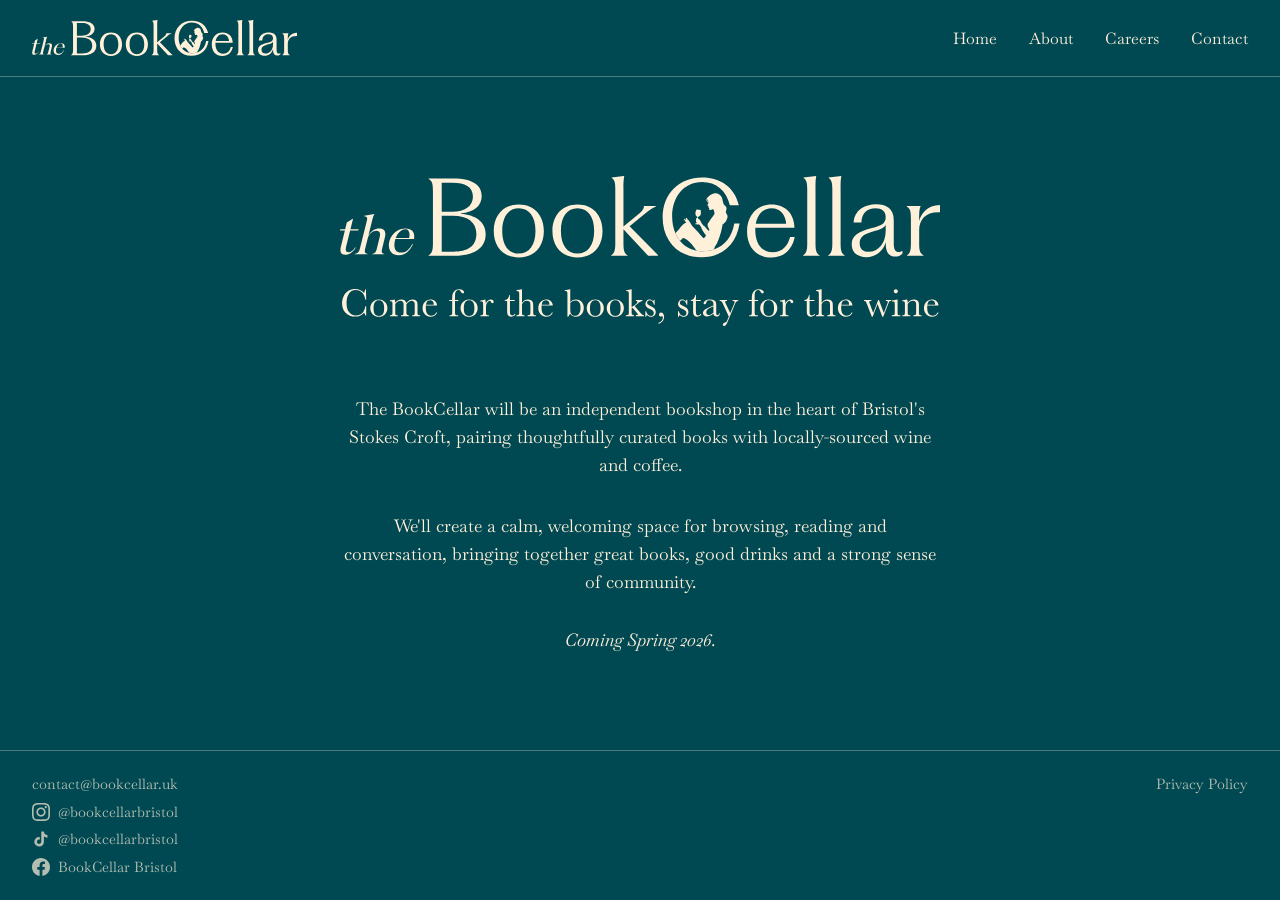
==== index.html @ 524f1bef "deploy: tombookcellar/Website@6b60e0032840e1204655da5355365c6628a95475" ====
<!doctype html><html lang=en><head><meta name=generator content="Hugo 0.141.0"><script async src="https://www.googletagmanager.com/gtag/js?id=G-79LZ1G3K5C"></script><script>window.dataLayer=window.dataLayer||[];function gtag(){dataLayer.push(arguments)}gtag("js",new Date),gtag("config","G-79LZ1G3K5C")</script><meta charset=UTF-8><meta name=viewport content="width=device-width,initial-scale=1"><title>the BookCellar</title>
<link rel=preconnect href=https://fonts.googleapis.com><link rel=preconnect href=https://fonts.gstatic.com crossorigin><link href="https://fonts.googleapis.com/css2?family=Baskervville:ital@0;1&display=swap" rel=stylesheet><link rel=stylesheet href=https://tombookcellar.github.io/Website-staging/css/main.css><link rel=icon href=https://tombookcellar.github.io/Website-staging/favicon.ico></head><body><header><a href=/ class=nav-logo><img src=/logo-header.svg alt="the BookCellar">
</a><button class=nav-toggle aria-label="Toggle navigation" aria-expanded=false>
<span></span>
<span></span>
<span></span></button><nav id=main-nav><ul><li><a href=/>Home</a></li><li><a href=/about/>About</a></li><li><a href=/careers/>Careers</a></li><li><a href=/contact/>Contact</a></li></ul></nav></header><script>const toggle=document.querySelector(".nav-toggle"),nav=document.getElementById("main-nav");toggle.addEventListener("click",function(){const e=nav.classList.toggle("nav-open");toggle.setAttribute("aria-expanded",e)})</script><main class=home-main><div class=container><div style=margin-bottom:4rem><img src=/logo.svg alt="the BookCellar. Come for the books, stay for the wine."><p class=description>The BookCellar will be an independent bookshop in the heart of Bristol's Stokes Croft, pairing thoughtfully curated books with locally-sourced wine and coffee.</p><p class=description>We'll create a calm, welcoming space for browsing, reading and conversation, bringing together great books, good drinks and a strong sense of community.</p><p class=coming-soon>Coming Spring 2026.</p></div><div id=signup class=klaviyo-form-Tpbwzh></div></div></main><footer><div class=footer-left><a href=mailto:contact@bookcellar.uk>contact@bookcellar.uk</a>
<a href=https://instagram.com/bookcellarbristol target=_blank rel="noopener noreferrer"><svg class="social-icon" viewBox="0 0 24 24"><path d="M12 2.163c3.204.0 3.584.012 4.85.07 3.252.148 4.771 1.691 4.919 4.919.058 1.265.069 1.645.069 4.849.0 3.205-.012 3.584-.069 4.849-.149 3.225-1.664 4.771-4.919 4.919-1.266.058-1.644.07-4.85.07-3.204.0-3.584-.012-4.849-.07-3.26-.149-4.771-1.699-4.919-4.92-.058-1.265-.07-1.644-.07-4.849.0-3.204.013-3.583.07-4.849.149-3.227 1.664-4.771 4.919-4.919 1.266-.057 1.645-.069 4.849-.069zM12 0C8.741.0 8.333.014 7.053.072c-4.358.2-6.78 2.618-6.98 6.98-.059 1.281-.073 1.689-.073 4.948s.014 3.668.072 4.948c.2 4.358 2.618 6.78 6.98 6.98C8.333 23.986 8.741 24 12 24s3.668-.014 4.948-.072c4.354-.2 6.782-2.618 6.979-6.98.059-1.28.073-1.689.073-4.948s-.014-3.667-.072-4.947c-.196-4.354-2.617-6.78-6.979-6.98-1.281-.059-1.69-.073-4.949-.073zm0 5.838c-3.403.0-6.162 2.759-6.162 6.162S8.597 18.163 12 18.163s6.162-2.759 6.162-6.163c0-3.403-2.759-6.162-6.162-6.162zM12 16c-2.209.0-4-1.79-4-4 0-2.209 1.791-4 4-4s4 1.791 4 4c0 2.21-1.791 4-4 4zm6.406-11.845c-.796.0-1.441.645-1.441 1.44s.645 1.44 1.441 1.44c.795.0 1.439-.645 1.439-1.44s-.644-1.44-1.439-1.44z"/></svg>
@bookcellarbristol
</a><a href=https://www.tiktok.com/@bookcellarbristol target=_blank rel="noopener noreferrer"><svg class="social-icon" viewBox="0 0 24 24"><path d="M19.59 6.69a4.83 4.83.0 01-3.77-4.25V2h-3.45v13.67a2.89 2.89.0 01-5.2 1.74 2.89 2.89.0 012.31-4.64 2.93 2.93.0 01.88.13V9.4a6.84 6.84.0 00-1-.05A6.33 6.33.0 005 20.1a6.34 6.34.0 0010.86-4.43v-7a8.16 8.16.0 004.77 1.52v-3.4a4.85 4.85.0 01-1-.1z"/></svg>
@bookcellarbristol
</a><a href="https://www.facebook.com/profile.php?id=61580732770630" target=_blank rel="noopener noreferrer"><svg class="social-icon" viewBox="0 0 24 24"><path d="M24 12.073C24 5.404 18.627.0 12 0S0 5.404.0 12.073C0 18.1 4.388 23.094 10.125 24v-8.437H7.078v-3.49h3.047V9.41c0-3.025 1.792-4.697 4.533-4.697 1.312.0 2.686.236 2.686.236v2.97h-1.513c-1.491.0-1.956.93-1.956 1.886v2.267h3.328l-.532 3.49h-2.796V24C19.612 23.094 24 18.1 24 12.073z"/></svg>
BookCellar Bristol</a></div><div class=footer-right><a href=/privacy/>Privacy Policy</a></div></footer><script async type=text/javascript src='https://static.klaviyo.com/onsite/js/Vz5FRc/klaviyo.js?company_id=Vz5FRc'></script><script type=text/javascript>!function(){if(!window.klaviyo){window._klOnsite=window._klOnsite||[];try{window.klaviyo=new Proxy({},{get:function(e,t){return"push"===t?function(){var e;(e=window._klOnsite).push.apply(e,arguments)}:function(){for(var s,i,o=arguments.length,e=new Array(o),n=0;n<o;n++)e[n]=arguments[n];return s="function"==typeof e[e.length-1]?e.pop():void 0,i=new Promise(function(n){window._klOnsite.push([t].concat(e,[function(e){s&&s(e),n(e)}]))}),i}}})}catch{window.klaviyo=window.klaviyo||[],window.klaviyo.push=function(){var e;(e=window._klOnsite).push.apply(e,arguments)}}}}()</script></body></html>
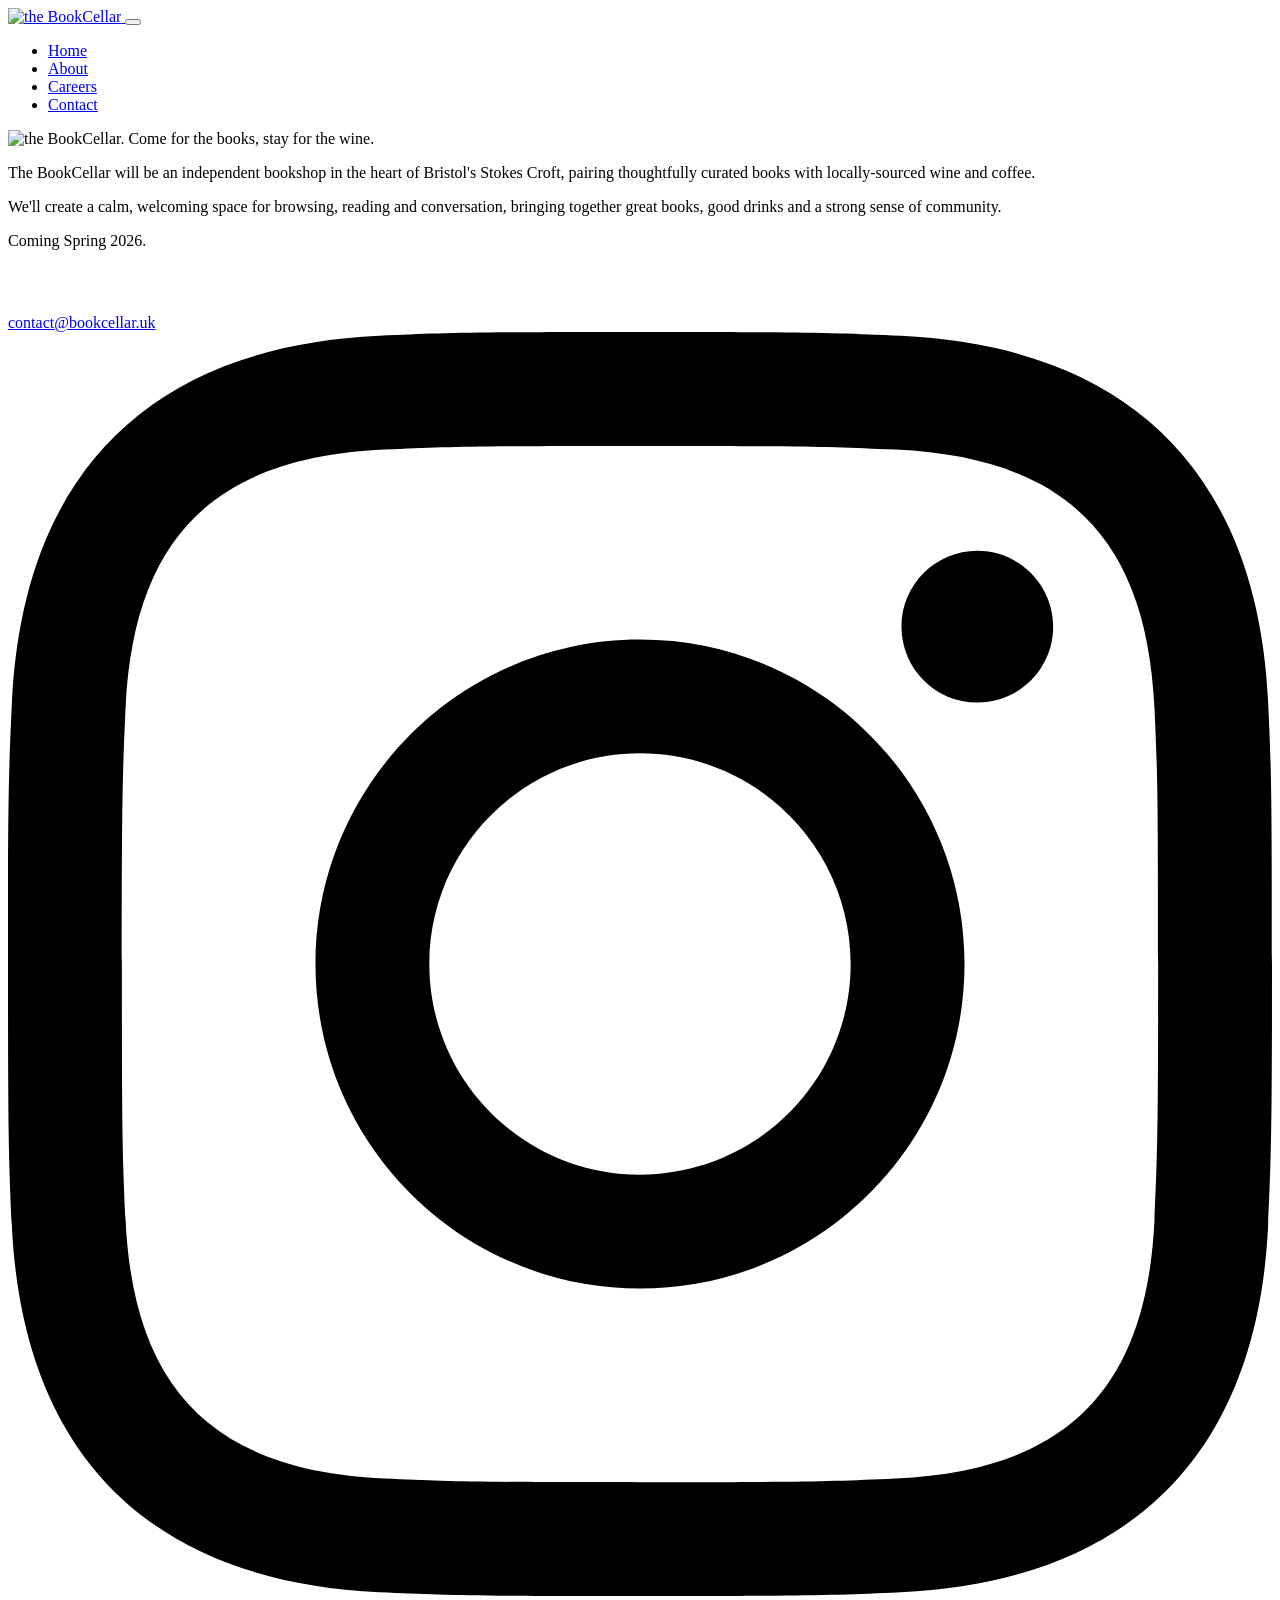
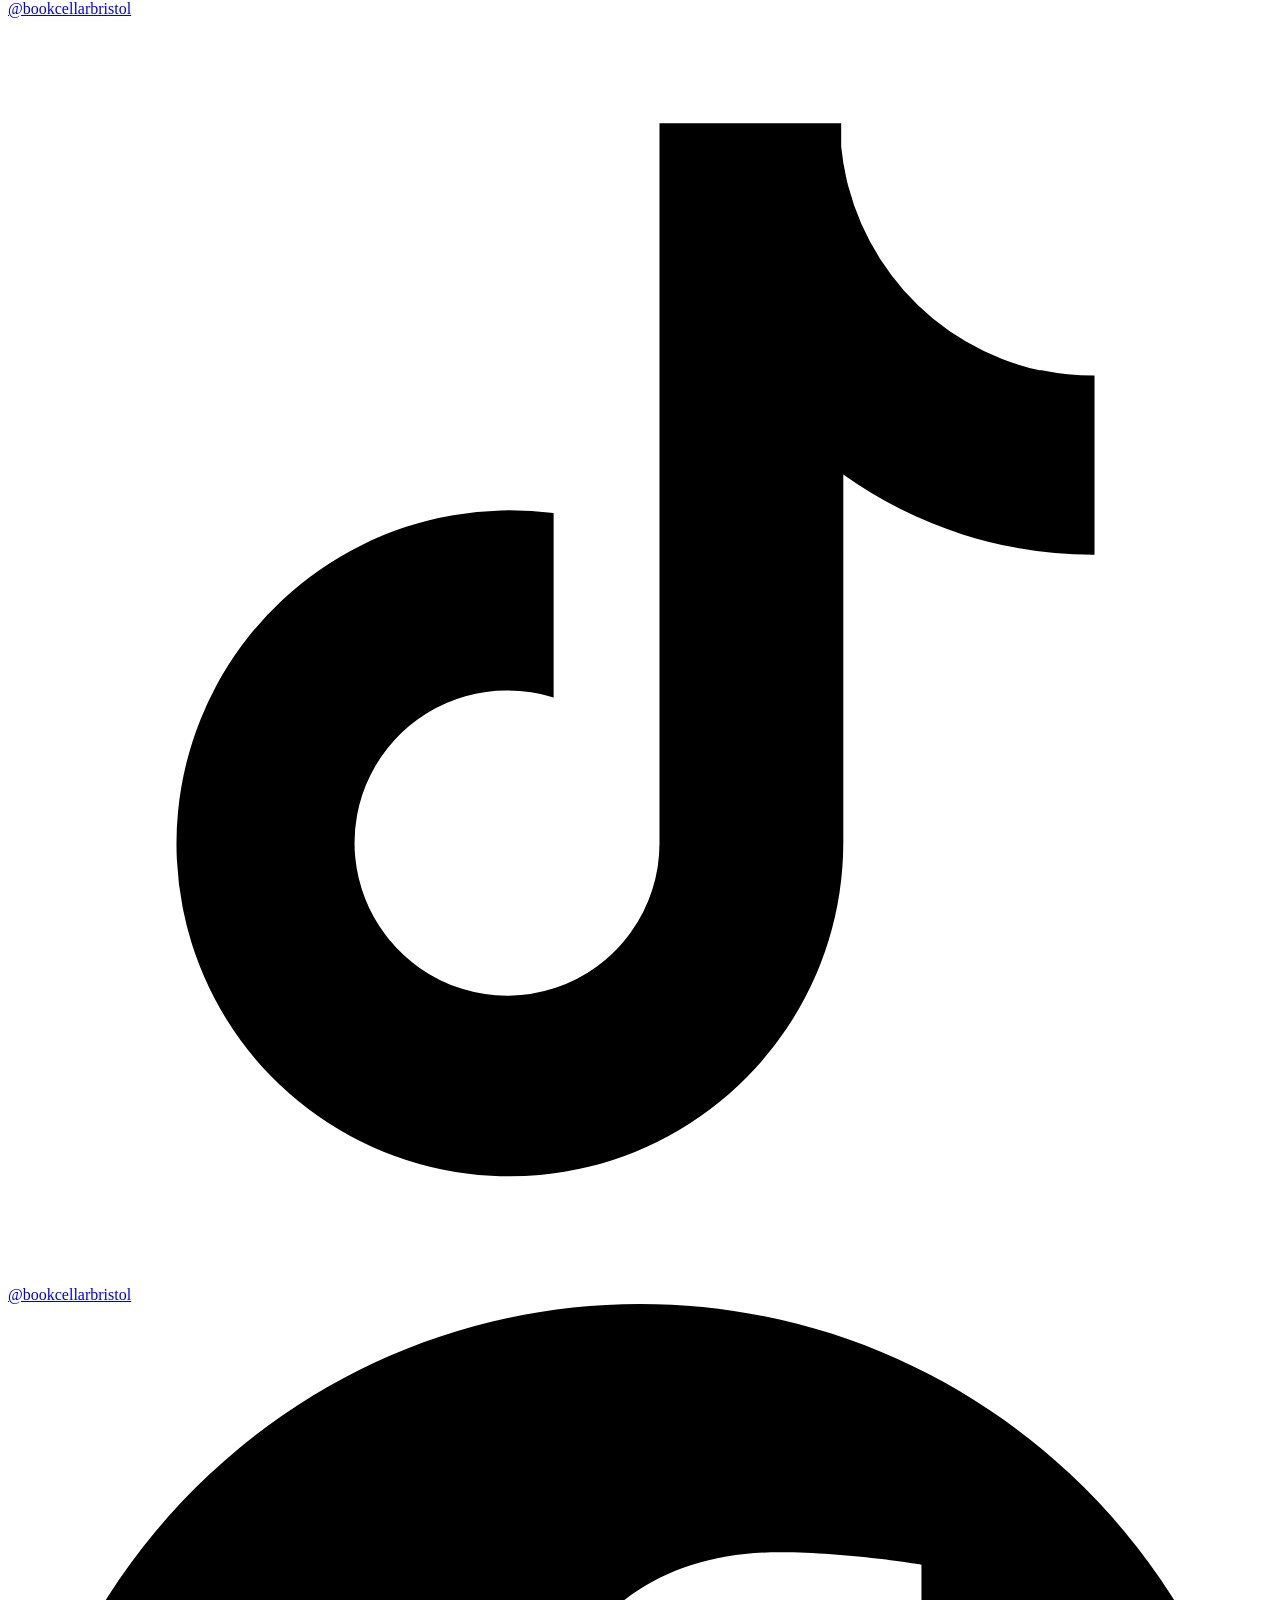
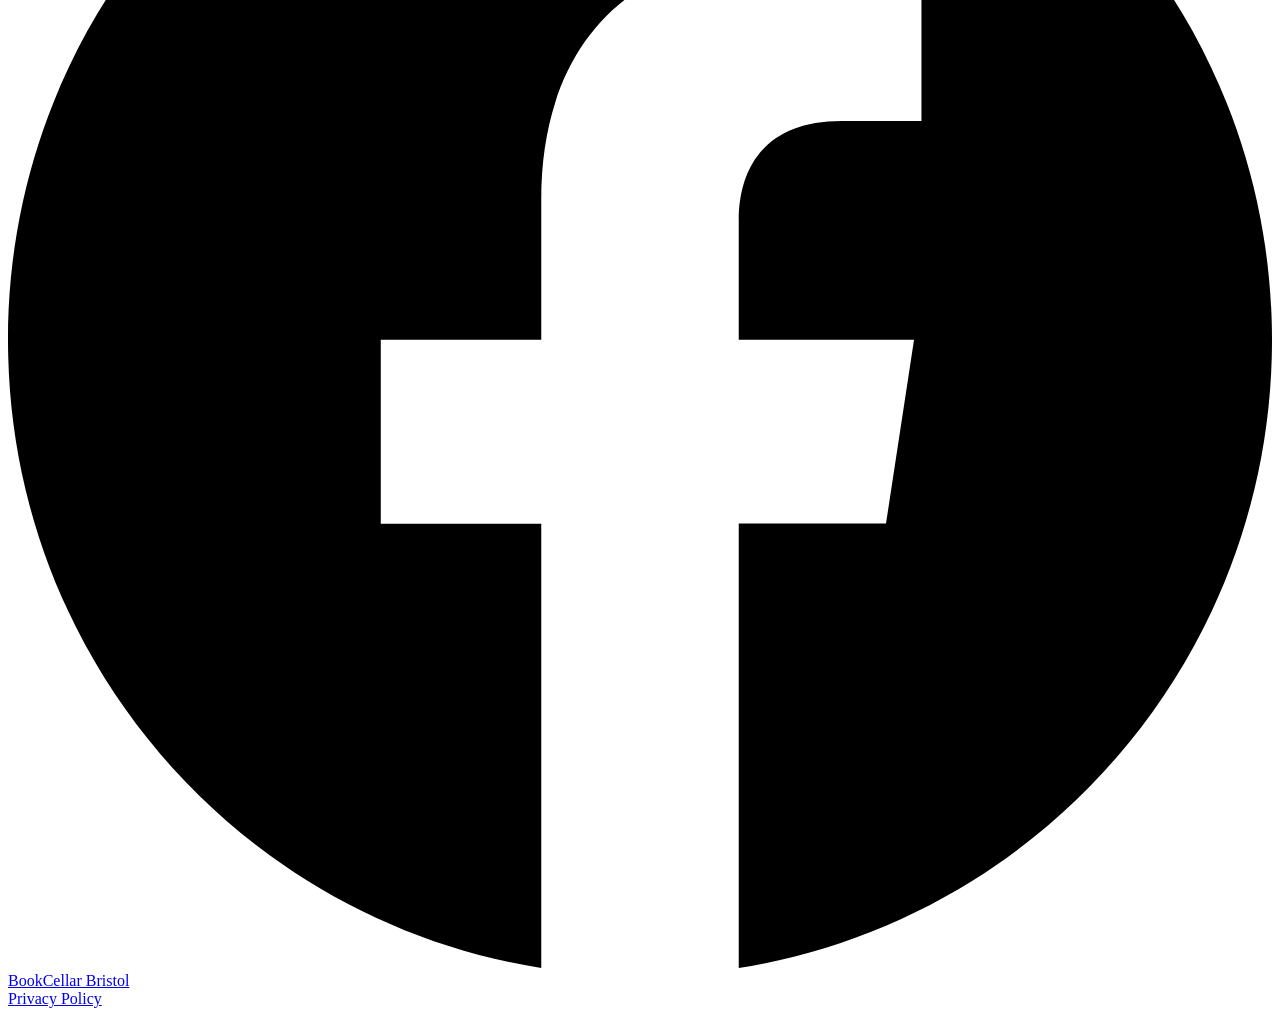
==== commit 7dc6c4a4: "deploy: tombookcellar/Website@4256fb615fe1a542af90289364bca281ec5dde5c" ====
--- a/index.html
+++ b/index.html
@@ -1,9 +1,9 @@
 <!doctype html><html lang=en><head><meta name=generator content="Hugo 0.141.0"><script async src="https://www.googletagmanager.com/gtag/js?id=G-79LZ1G3K5C"></script><script>window.dataLayer=window.dataLayer||[];function gtag(){dataLayer.push(arguments)}gtag("js",new Date),gtag("config","G-79LZ1G3K5C")</script><meta charset=UTF-8><meta name=viewport content="width=device-width,initial-scale=1"><title>the BookCellar</title>
-<link rel=preconnect href=https://fonts.googleapis.com><link rel=preconnect href=https://fonts.gstatic.com crossorigin><link href="https://fonts.googleapis.com/css2?family=Baskervville:ital@0;1&display=swap" rel=stylesheet><link rel=stylesheet href=https://tombookcellar.github.io/Website-staging/css/main.css><link rel=icon href=https://tombookcellar.github.io/Website-staging/favicon.ico></head><body><header><a href=/ class=nav-logo><img src=/logo-header.svg alt="the BookCellar">
+<link rel=preconnect href=https://fonts.googleapis.com><link rel=preconnect href=https://fonts.gstatic.com crossorigin><link href="https://fonts.googleapis.com/css2?family=Baskervville:ital@0;1&display=swap" rel=stylesheet><link rel=stylesheet href=/Website-staging/css/main.css><link rel=icon href=/Website-staging/favicon.ico></head><body><header><a href=/ class=nav-logo><img src=/Website-staging/logo-header.svg alt="the BookCellar">
 </a><button class=nav-toggle aria-label="Toggle navigation" aria-expanded=false>
 <span></span>
 <span></span>
-<span></span></button><nav id=main-nav><ul><li><a href=/>Home</a></li><li><a href=/about/>About</a></li><li><a href=/careers/>Careers</a></li><li><a href=/contact/>Contact</a></li></ul></nav></header><script>const toggle=document.querySelector(".nav-toggle"),nav=document.getElementById("main-nav");toggle.addEventListener("click",function(){const e=nav.classList.toggle("nav-open");toggle.setAttribute("aria-expanded",e)})</script><main class=home-main><div class=container><div style=margin-bottom:4rem><img src=/logo.svg alt="the BookCellar. Come for the books, stay for the wine."><p class=description>The BookCellar will be an independent bookshop in the heart of Bristol's Stokes Croft, pairing thoughtfully curated books with locally-sourced wine and coffee.</p><p class=description>We'll create a calm, welcoming space for browsing, reading and conversation, bringing together great books, good drinks and a strong sense of community.</p><p class=coming-soon>Coming Spring 2026.</p></div><div id=signup class=klaviyo-form-Tpbwzh></div></div></main><footer><div class=footer-left><a href=mailto:contact@bookcellar.uk>contact@bookcellar.uk</a>
+<span></span></button><nav id=main-nav><ul><li><a href=/>Home</a></li><li><a href=/about/>About</a></li><li><a href=/careers/>Careers</a></li><li><a href=/contact/>Contact</a></li></ul></nav></header><script>const toggle=document.querySelector(".nav-toggle"),nav=document.getElementById("main-nav");toggle.addEventListener("click",function(){const e=nav.classList.toggle("nav-open");toggle.setAttribute("aria-expanded",e)})</script><main class=home-main><div class=container><div style=margin-bottom:4rem><img src=/Website-staging/logo.svg alt="the BookCellar. Come for the books, stay for the wine."><p class=description>The BookCellar will be an independent bookshop in the heart of Bristol's Stokes Croft, pairing thoughtfully curated books with locally-sourced wine and coffee.</p><p class=description>We'll create a calm, welcoming space for browsing, reading and conversation, bringing together great books, good drinks and a strong sense of community.</p><p class=coming-soon>Coming Spring 2026.</p></div><div id=signup class=klaviyo-form-Tpbwzh></div></div></main><footer><div class=footer-left><a href=mailto:contact@bookcellar.uk>contact@bookcellar.uk</a>
 <a href=https://instagram.com/bookcellarbristol target=_blank rel="noopener noreferrer"><svg class="social-icon" viewBox="0 0 24 24"><path d="M12 2.163c3.204.0 3.584.012 4.85.07 3.252.148 4.771 1.691 4.919 4.919.058 1.265.069 1.645.069 4.849.0 3.205-.012 3.584-.069 4.849-.149 3.225-1.664 4.771-4.919 4.919-1.266.058-1.644.07-4.85.07-3.204.0-3.584-.012-4.849-.07-3.26-.149-4.771-1.699-4.919-4.92-.058-1.265-.07-1.644-.07-4.849.0-3.204.013-3.583.07-4.849.149-3.227 1.664-4.771 4.919-4.919 1.266-.057 1.645-.069 4.849-.069zM12 0C8.741.0 8.333.014 7.053.072c-4.358.2-6.78 2.618-6.98 6.98-.059 1.281-.073 1.689-.073 4.948s.014 3.668.072 4.948c.2 4.358 2.618 6.78 6.98 6.98C8.333 23.986 8.741 24 12 24s3.668-.014 4.948-.072c4.354-.2 6.782-2.618 6.979-6.98.059-1.28.073-1.689.073-4.948s-.014-3.667-.072-4.947c-.196-4.354-2.617-6.78-6.979-6.98-1.281-.059-1.69-.073-4.949-.073zm0 5.838c-3.403.0-6.162 2.759-6.162 6.162S8.597 18.163 12 18.163s6.162-2.759 6.162-6.163c0-3.403-2.759-6.162-6.162-6.162zM12 16c-2.209.0-4-1.79-4-4 0-2.209 1.791-4 4-4s4 1.791 4 4c0 2.21-1.791 4-4 4zm6.406-11.845c-.796.0-1.441.645-1.441 1.44s.645 1.44 1.441 1.44c.795.0 1.439-.645 1.439-1.44s-.644-1.44-1.439-1.44z"/></svg>
 @bookcellarbristol
 </a><a href=https://www.tiktok.com/@bookcellarbristol target=_blank rel="noopener noreferrer"><svg class="social-icon" viewBox="0 0 24 24"><path d="M19.59 6.69a4.83 4.83.0 01-3.77-4.25V2h-3.45v13.67a2.89 2.89.0 01-5.2 1.74 2.89 2.89.0 012.31-4.64 2.93 2.93.0 01.88.13V9.4a6.84 6.84.0 00-1-.05A6.33 6.33.0 005 20.1a6.34 6.34.0 0010.86-4.43v-7a8.16 8.16.0 004.77 1.52v-3.4a4.85 4.85.0 01-1-.1z"/></svg>
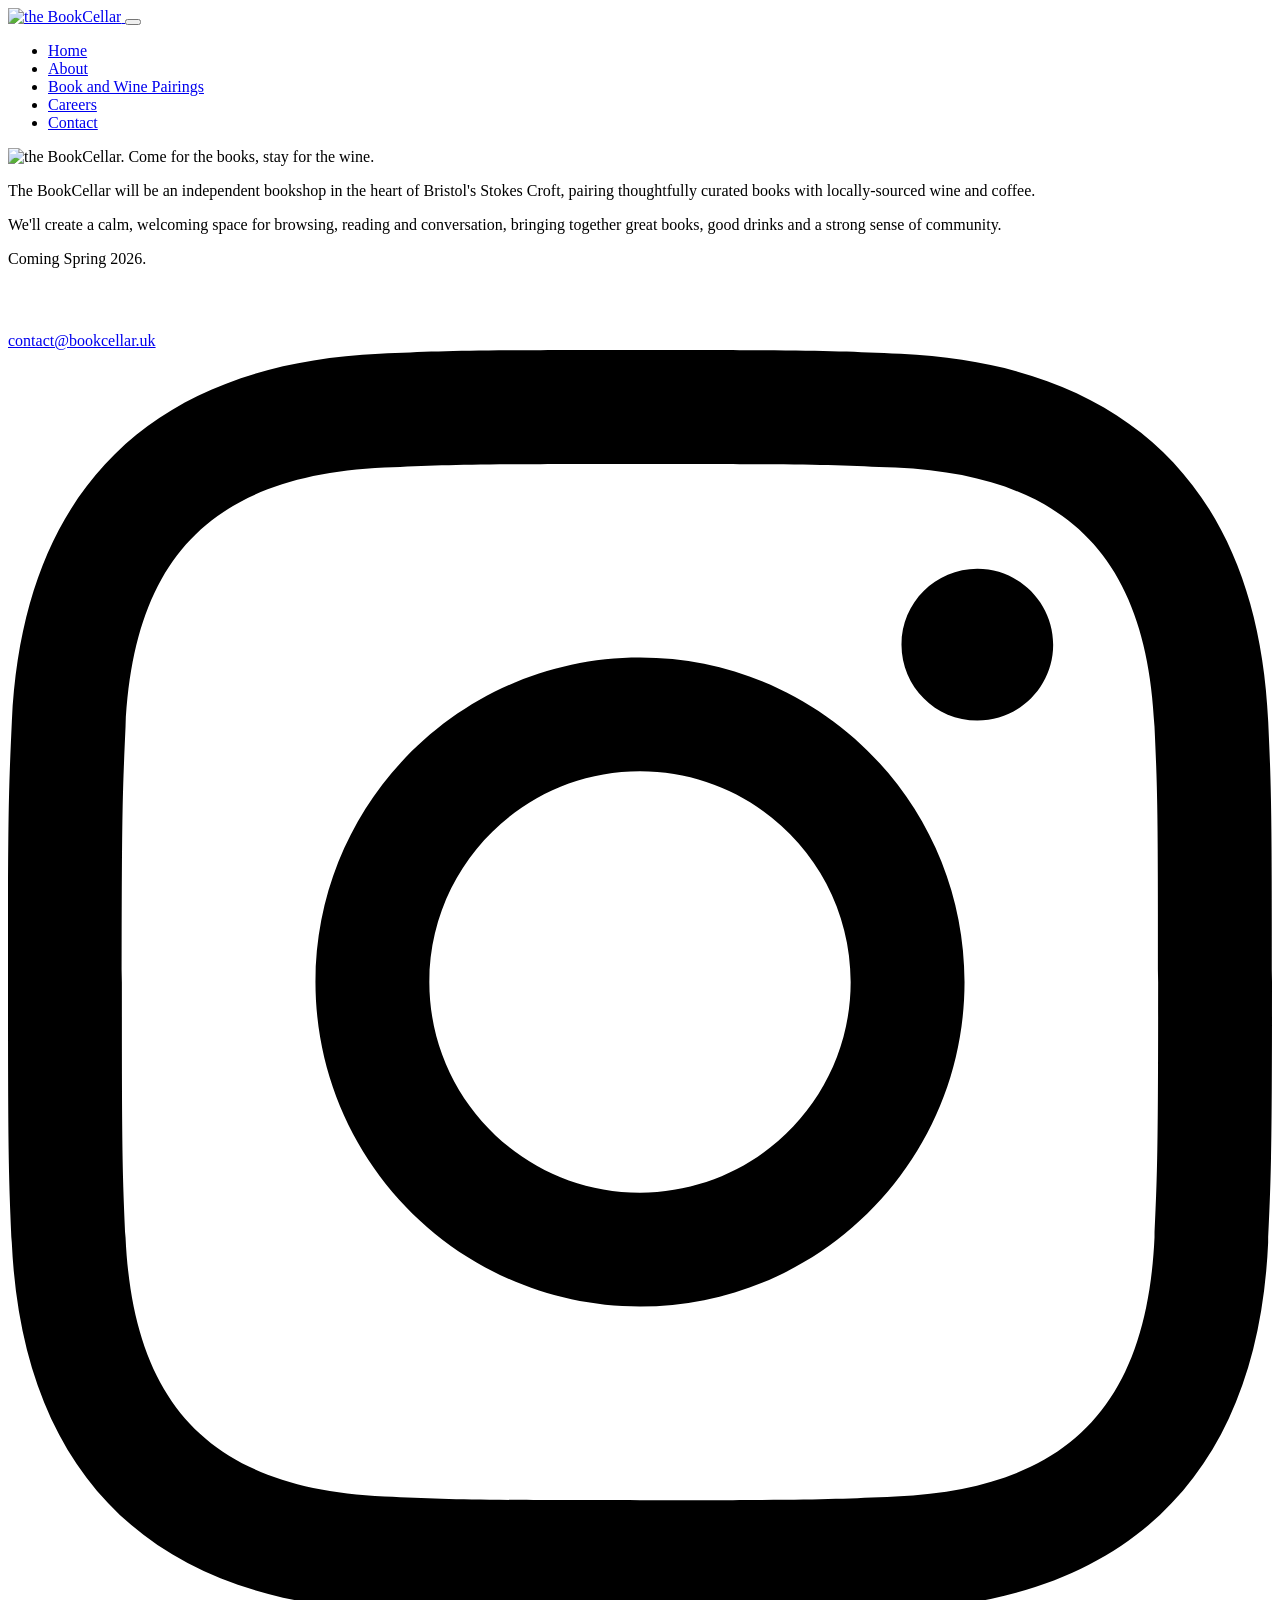
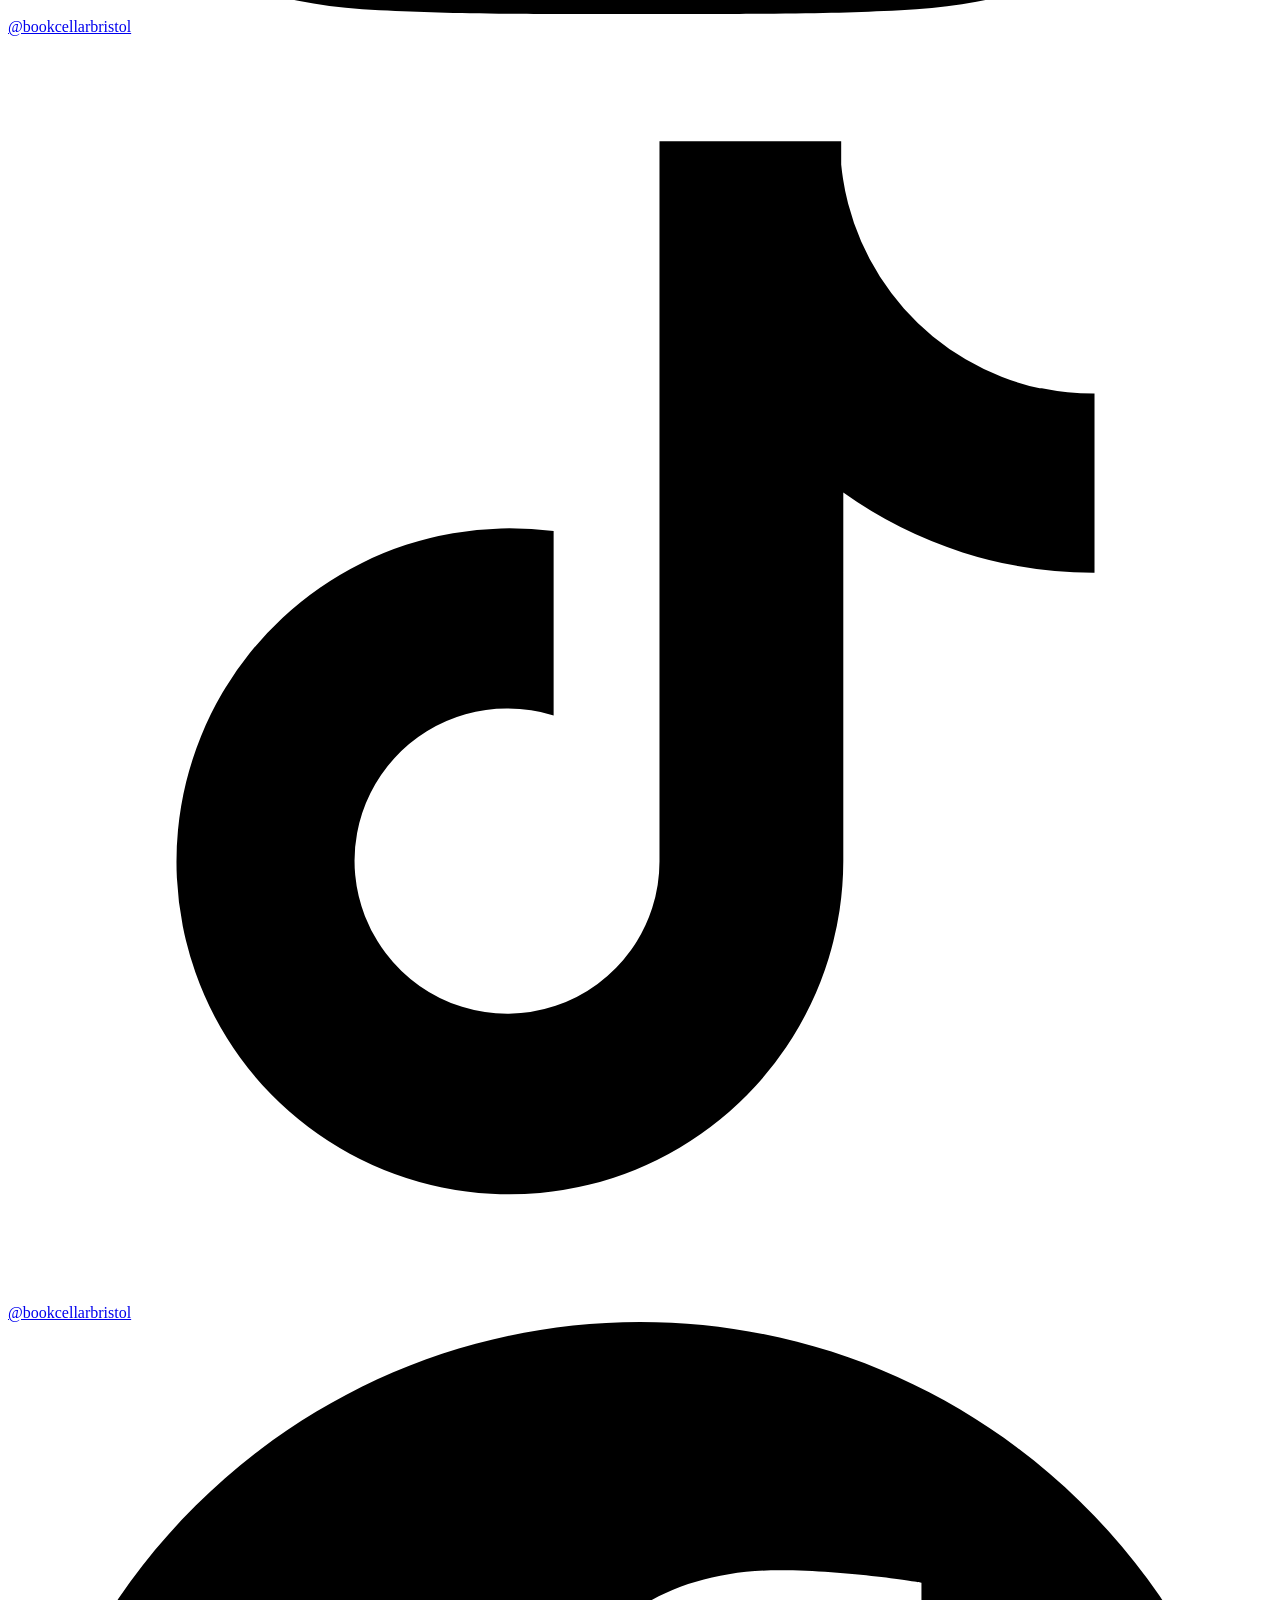
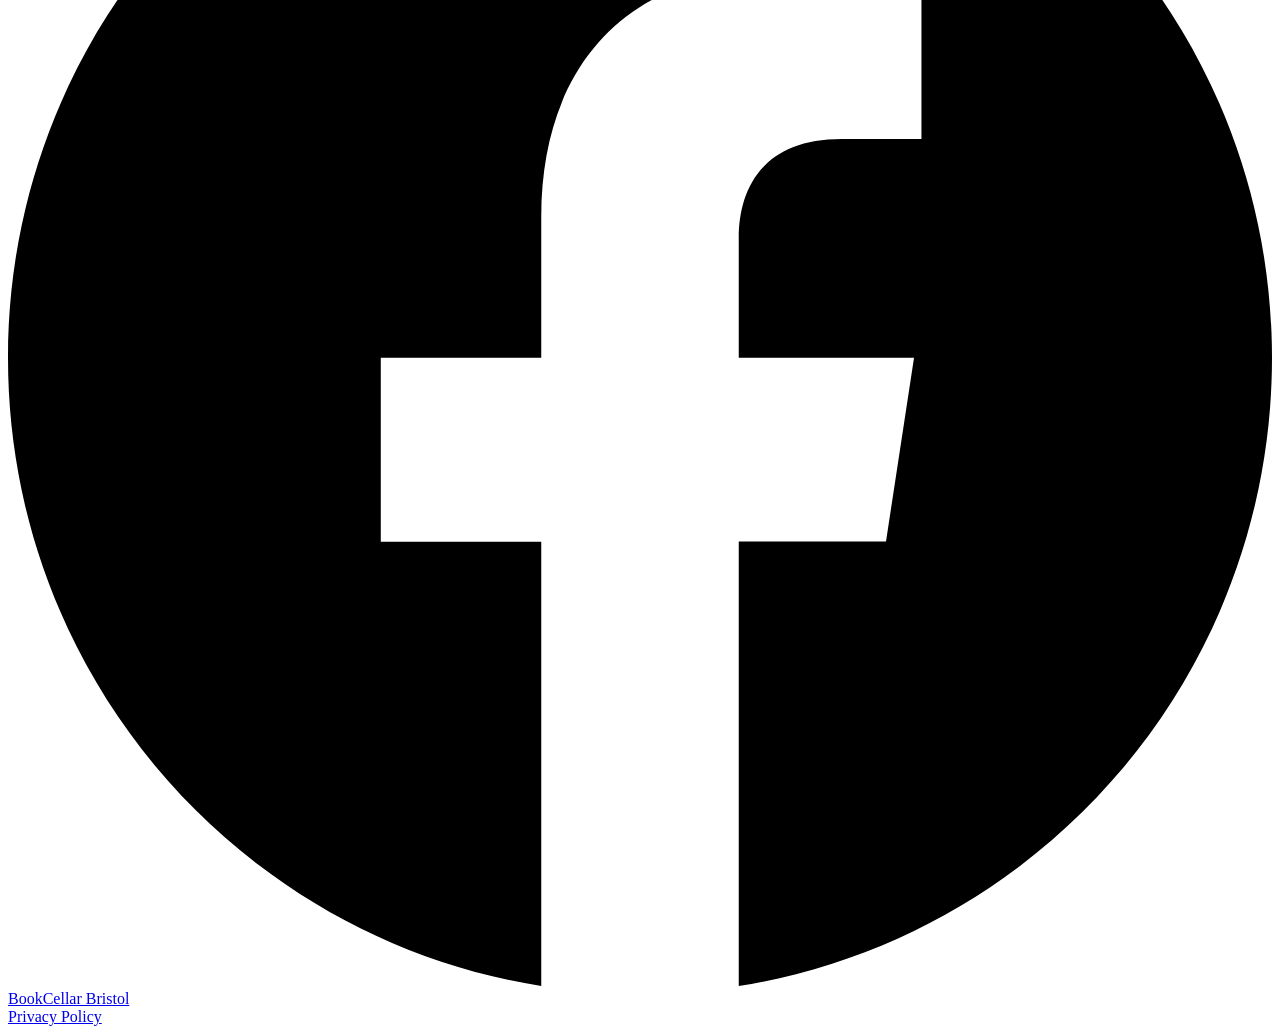
==== commit 20302527: "deploy: tombookcellar/Website@54c56141733ae560ad44feae2b5fa74d5168b08a" ====
--- a/index.html
+++ b/index.html
@@ -1,12 +1,12 @@
-<!doctype html><html lang=en><head><meta name=generator content="Hugo 0.141.0"><script async src="https://www.googletagmanager.com/gtag/js?id=G-79LZ1G3K5C"></script><script>window.dataLayer=window.dataLayer||[];function gtag(){dataLayer.push(arguments)}gtag("js",new Date),gtag("config","G-79LZ1G3K5C")</script><meta charset=UTF-8><meta name=viewport content="width=device-width,initial-scale=1"><title>the BookCellar</title>
-<link rel=preconnect href=https://fonts.googleapis.com><link rel=preconnect href=https://fonts.gstatic.com crossorigin><link href="https://fonts.googleapis.com/css2?family=Baskervville:ital@0;1&display=swap" rel=stylesheet><link rel=stylesheet href=/Website-staging/css/main.css><link rel=icon href=/Website-staging/favicon.ico></head><body><header><a href=/ class=nav-logo><img src=/Website-staging/logo-header.svg alt="the BookCellar">
+<!doctype html><html lang=en><head><meta name=generator content="Hugo 0.141.0"><meta charset=UTF-8><meta name=viewport content="width=device-width,initial-scale=1"><title>the BookCellar</title>
+<link rel=preconnect href=https://fonts.googleapis.com><link rel=preconnect href=https://fonts.gstatic.com crossorigin><link href="https://fonts.googleapis.com/css2?family=Baskervville:ital@0;1&display=swap" rel=stylesheet><link rel=stylesheet href=/Website-staging/css/main.css><link rel=icon href=/Website-staging/favicon.ico></head><body><header><a href=/Website-staging/ class="nav-logo nav-logo-hidden"><img src=/Website-staging/logo-header.svg alt="the BookCellar">
 </a><button class=nav-toggle aria-label="Toggle navigation" aria-expanded=false>
 <span></span>
 <span></span>
-<span></span></button><nav id=main-nav><ul><li><a href=/>Home</a></li><li><a href=/about/>About</a></li><li><a href=/careers/>Careers</a></li><li><a href=/contact/>Contact</a></li></ul></nav></header><script>const toggle=document.querySelector(".nav-toggle"),nav=document.getElementById("main-nav");toggle.addEventListener("click",function(){const e=nav.classList.toggle("nav-open");toggle.setAttribute("aria-expanded",e)})</script><main class=home-main><div class=container><div style=margin-bottom:4rem><img src=/Website-staging/logo.svg alt="the BookCellar. Come for the books, stay for the wine."><p class=description>The BookCellar will be an independent bookshop in the heart of Bristol's Stokes Croft, pairing thoughtfully curated books with locally-sourced wine and coffee.</p><p class=description>We'll create a calm, welcoming space for browsing, reading and conversation, bringing together great books, good drinks and a strong sense of community.</p><p class=coming-soon>Coming Spring 2026.</p></div><div id=signup class=klaviyo-form-Tpbwzh></div></div></main><footer><div class=footer-left><a href=mailto:contact@bookcellar.uk>contact@bookcellar.uk</a>
+<span></span></button><nav id=main-nav><ul><li><a href=/Website-staging/>Home</a></li><li><a href=/Website-staging/about/>About</a></li><li><a href=/Website-staging/pairings/>Book and Wine Pairings</a></li><li><a href=/Website-staging/careers/>Careers</a></li><li><a href=/Website-staging/contact/>Contact</a></li></ul></nav></header><script>const toggle=document.querySelector(".nav-toggle"),nav=document.getElementById("main-nav");toggle.addEventListener("click",function(){const e=nav.classList.toggle("nav-open");toggle.setAttribute("aria-expanded",e)})</script><main class=home-main><div class=container><div style=margin-bottom:4rem><img src=/Website-staging/logo.svg alt="the BookCellar. Come for the books, stay for the wine."><p class=description>The BookCellar will be an independent bookshop in the heart of Bristol's Stokes Croft, pairing thoughtfully curated books with locally-sourced wine and coffee.</p><p class=description>We'll create a calm, welcoming space for browsing, reading and conversation, bringing together great books, good drinks and a strong sense of community.</p><p class=coming-soon>Coming Spring 2026.</p></div><div id=signup class=klaviyo-form-Tpbwzh></div></div></main><footer><div class=footer-left><a href=mailto:contact@bookcellar.uk>contact@bookcellar.uk</a>
 <a href=https://instagram.com/bookcellarbristol target=_blank rel="noopener noreferrer"><svg class="social-icon" viewBox="0 0 24 24"><path d="M12 2.163c3.204.0 3.584.012 4.85.07 3.252.148 4.771 1.691 4.919 4.919.058 1.265.069 1.645.069 4.849.0 3.205-.012 3.584-.069 4.849-.149 3.225-1.664 4.771-4.919 4.919-1.266.058-1.644.07-4.85.07-3.204.0-3.584-.012-4.849-.07-3.26-.149-4.771-1.699-4.919-4.92-.058-1.265-.07-1.644-.07-4.849.0-3.204.013-3.583.07-4.849.149-3.227 1.664-4.771 4.919-4.919 1.266-.057 1.645-.069 4.849-.069zM12 0C8.741.0 8.333.014 7.053.072c-4.358.2-6.78 2.618-6.98 6.98-.059 1.281-.073 1.689-.073 4.948s.014 3.668.072 4.948c.2 4.358 2.618 6.78 6.98 6.98C8.333 23.986 8.741 24 12 24s3.668-.014 4.948-.072c4.354-.2 6.782-2.618 6.979-6.98.059-1.28.073-1.689.073-4.948s-.014-3.667-.072-4.947c-.196-4.354-2.617-6.78-6.979-6.98-1.281-.059-1.69-.073-4.949-.073zm0 5.838c-3.403.0-6.162 2.759-6.162 6.162S8.597 18.163 12 18.163s6.162-2.759 6.162-6.163c0-3.403-2.759-6.162-6.162-6.162zM12 16c-2.209.0-4-1.79-4-4 0-2.209 1.791-4 4-4s4 1.791 4 4c0 2.21-1.791 4-4 4zm6.406-11.845c-.796.0-1.441.645-1.441 1.44s.645 1.44 1.441 1.44c.795.0 1.439-.645 1.439-1.44s-.644-1.44-1.439-1.44z"/></svg>
 @bookcellarbristol
 </a><a href=https://www.tiktok.com/@bookcellarbristol target=_blank rel="noopener noreferrer"><svg class="social-icon" viewBox="0 0 24 24"><path d="M19.59 6.69a4.83 4.83.0 01-3.77-4.25V2h-3.45v13.67a2.89 2.89.0 01-5.2 1.74 2.89 2.89.0 012.31-4.64 2.93 2.93.0 01.88.13V9.4a6.84 6.84.0 00-1-.05A6.33 6.33.0 005 20.1a6.34 6.34.0 0010.86-4.43v-7a8.16 8.16.0 004.77 1.52v-3.4a4.85 4.85.0 01-1-.1z"/></svg>
 @bookcellarbristol
 </a><a href="https://www.facebook.com/profile.php?id=61580732770630" target=_blank rel="noopener noreferrer"><svg class="social-icon" viewBox="0 0 24 24"><path d="M24 12.073C24 5.404 18.627.0 12 0S0 5.404.0 12.073C0 18.1 4.388 23.094 10.125 24v-8.437H7.078v-3.49h3.047V9.41c0-3.025 1.792-4.697 4.533-4.697 1.312.0 2.686.236 2.686.236v2.97h-1.513c-1.491.0-1.956.93-1.956 1.886v2.267h3.328l-.532 3.49h-2.796V24C19.612 23.094 24 18.1 24 12.073z"/></svg>
-BookCellar Bristol</a></div><div class=footer-right><a href=/privacy/>Privacy Policy</a></div></footer><script async type=text/javascript src='https://static.klaviyo.com/onsite/js/Vz5FRc/klaviyo.js?company_id=Vz5FRc'></script><script type=text/javascript>!function(){if(!window.klaviyo){window._klOnsite=window._klOnsite||[];try{window.klaviyo=new Proxy({},{get:function(e,t){return"push"===t?function(){var e;(e=window._klOnsite).push.apply(e,arguments)}:function(){for(var s,i,o=arguments.length,e=new Array(o),n=0;n<o;n++)e[n]=arguments[n];return s="function"==typeof e[e.length-1]?e.pop():void 0,i=new Promise(function(n){window._klOnsite.push([t].concat(e,[function(e){s&&s(e),n(e)}]))}),i}}})}catch{window.klaviyo=window.klaviyo||[],window.klaviyo.push=function(){var e;(e=window._klOnsite).push.apply(e,arguments)}}}}()</script></body></html>+BookCellar Bristol</a></div><div class=footer-right><a href=/Website-staging/privacy/>Privacy Policy</a></div></footer><script async type=text/javascript src='https://static.klaviyo.com/onsite/js/Vz5FRc/klaviyo.js?company_id=Vz5FRc'></script><script type=text/javascript>!function(){if(!window.klaviyo){window._klOnsite=window._klOnsite||[];try{window.klaviyo=new Proxy({},{get:function(e,t){return"push"===t?function(){var e;(e=window._klOnsite).push.apply(e,arguments)}:function(){for(var s,i,o=arguments.length,e=new Array(o),n=0;n<o;n++)e[n]=arguments[n];return s="function"==typeof e[e.length-1]?e.pop():void 0,i=new Promise(function(n){window._klOnsite.push([t].concat(e,[function(e){s&&s(e),n(e)}]))}),i}}})}catch{window.klaviyo=window.klaviyo||[],window.klaviyo.push=function(){var e;(e=window._klOnsite).push.apply(e,arguments)}}}}()</script></body></html>
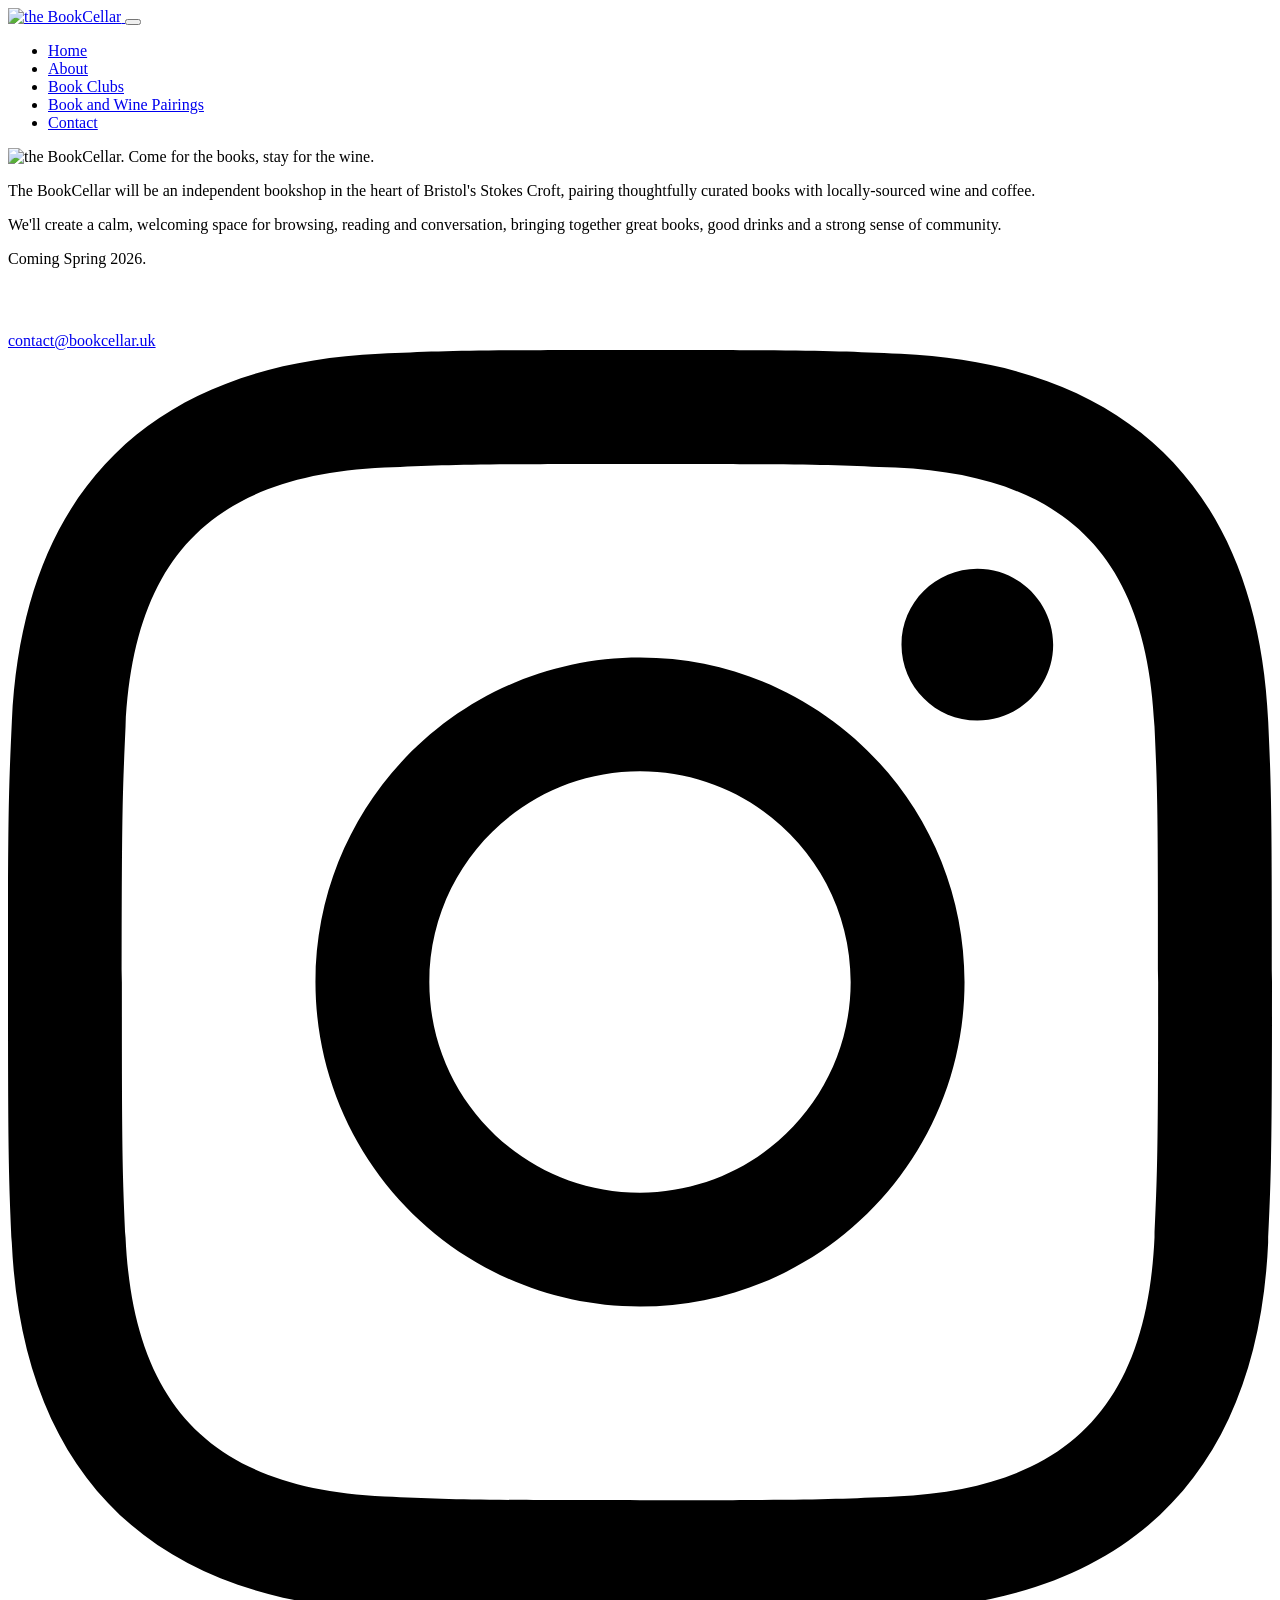
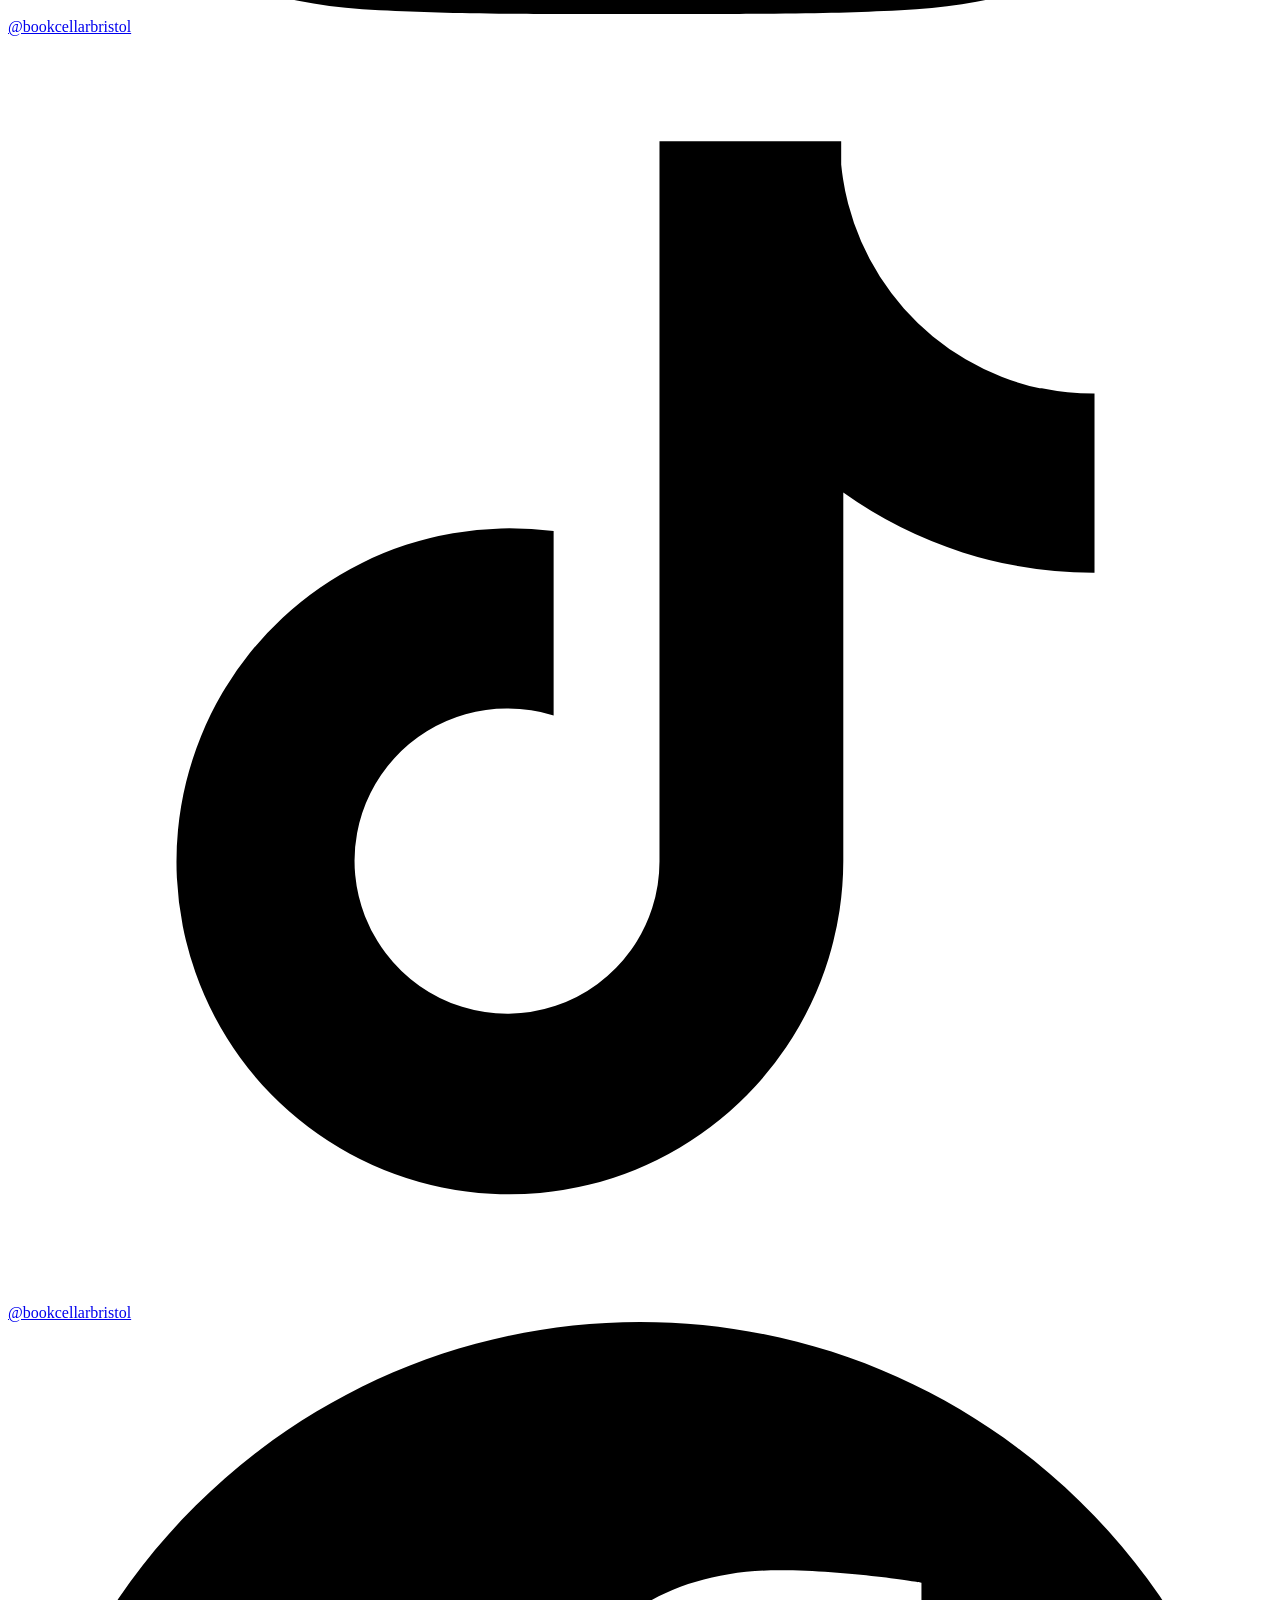
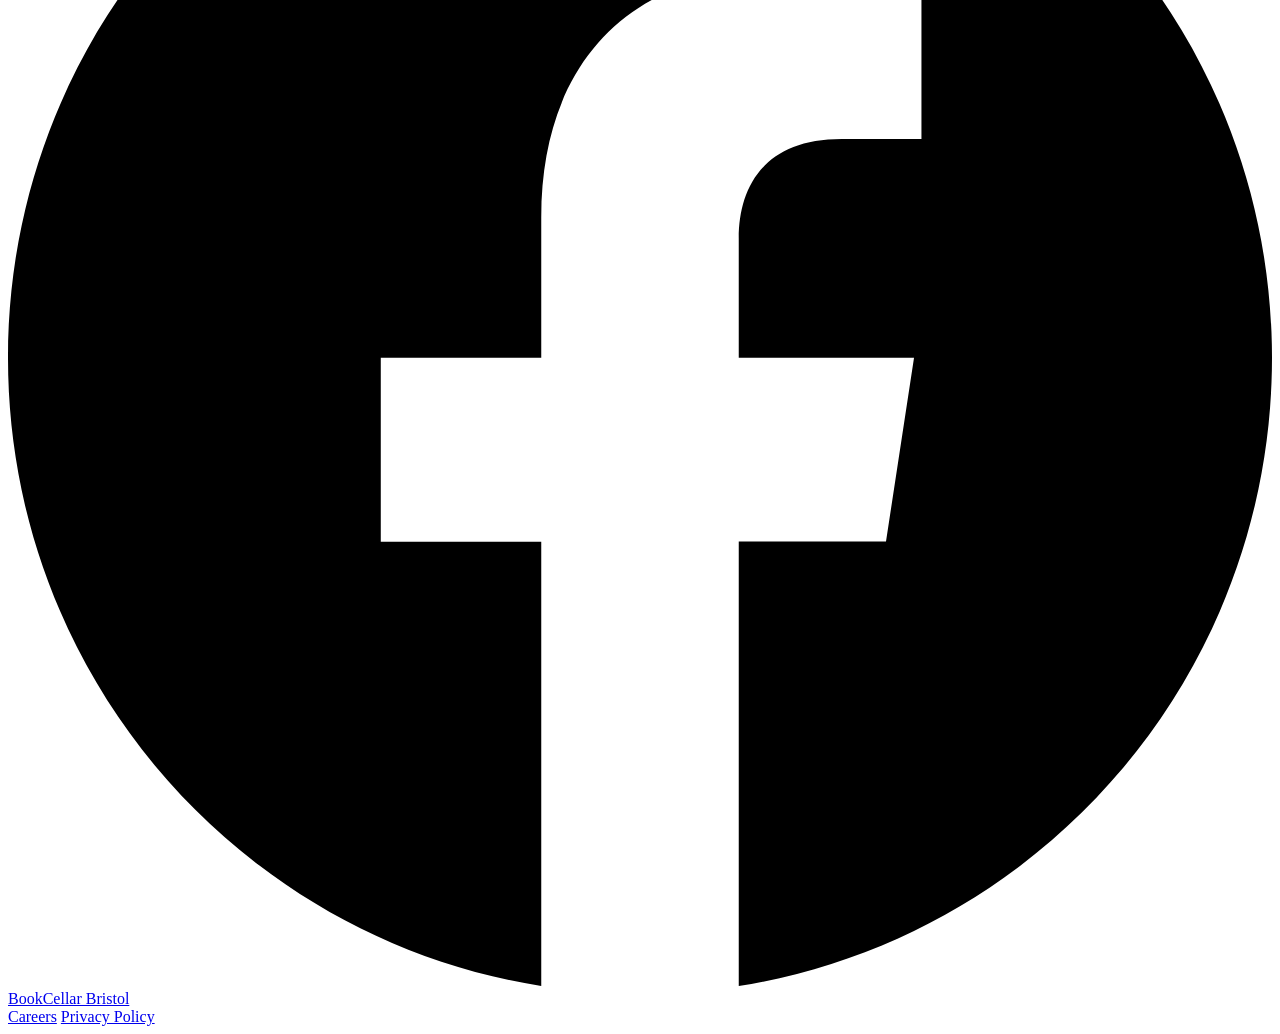
==== commit b9017671: "deploy: tombookcellar/Website@077b5cab47556ea25fef5d37c94355da038234fe" ====
--- a/index.html
+++ b/index.html
@@ -3,10 +3,11 @@
 </a><button class=nav-toggle aria-label="Toggle navigation" aria-expanded=false>
 <span></span>
 <span></span>
-<span></span></button><nav id=main-nav><ul><li><a href=/Website-staging/>Home</a></li><li><a href=/Website-staging/about/>About</a></li><li><a href=/Website-staging/pairings/>Book and Wine Pairings</a></li><li><a href=/Website-staging/careers/>Careers</a></li><li><a href=/Website-staging/contact/>Contact</a></li></ul></nav></header><script>const toggle=document.querySelector(".nav-toggle"),nav=document.getElementById("main-nav");toggle.addEventListener("click",function(){const e=nav.classList.toggle("nav-open");toggle.setAttribute("aria-expanded",e)})</script><main class=home-main><div class=container><div style=margin-bottom:4rem><img src=/Website-staging/logo.svg alt="the BookCellar. Come for the books, stay for the wine."><p class=description>The BookCellar will be an independent bookshop in the heart of Bristol's Stokes Croft, pairing thoughtfully curated books with locally-sourced wine and coffee.</p><p class=description>We'll create a calm, welcoming space for browsing, reading and conversation, bringing together great books, good drinks and a strong sense of community.</p><p class=coming-soon>Coming Spring 2026.</p></div><div id=signup class=klaviyo-form-Tpbwzh></div></div></main><footer><div class=footer-left><a href=mailto:contact@bookcellar.uk>contact@bookcellar.uk</a>
+<span></span></button><nav id=main-nav><ul><li><a href=/Website-staging/>Home</a></li><li><a href=/Website-staging/about/>About</a></li><li><a href=/Website-staging/book-clubs/>Book Clubs</a></li><li><a href=/Website-staging/pairings/>Book and Wine Pairings</a></li><li><a href=/Website-staging/contact/>Contact</a></li></ul></nav></header><script>const toggle=document.querySelector(".nav-toggle"),nav=document.getElementById("main-nav");toggle.addEventListener("click",function(){const e=nav.classList.toggle("nav-open");toggle.setAttribute("aria-expanded",e)})</script><main class=home-main><div class=container><div style=margin-bottom:4rem><img src=/Website-staging/logo.svg alt="the BookCellar. Come for the books, stay for the wine."><p class=description>The BookCellar will be an independent bookshop in the heart of Bristol's Stokes Croft, pairing thoughtfully curated books with locally-sourced wine and coffee.</p><p class=description>We'll create a calm, welcoming space for browsing, reading and conversation, bringing together great books, good drinks and a strong sense of community.</p><p class=coming-soon>Coming Spring 2026.</p></div><div id=signup class=klaviyo-form-Tpbwzh></div></div></main><footer><div class=footer-left><a href=mailto:contact@bookcellar.uk>contact@bookcellar.uk</a>
 <a href=https://instagram.com/bookcellarbristol target=_blank rel="noopener noreferrer"><svg class="social-icon" viewBox="0 0 24 24"><path d="M12 2.163c3.204.0 3.584.012 4.85.07 3.252.148 4.771 1.691 4.919 4.919.058 1.265.069 1.645.069 4.849.0 3.205-.012 3.584-.069 4.849-.149 3.225-1.664 4.771-4.919 4.919-1.266.058-1.644.07-4.85.07-3.204.0-3.584-.012-4.849-.07-3.26-.149-4.771-1.699-4.919-4.92-.058-1.265-.07-1.644-.07-4.849.0-3.204.013-3.583.07-4.849.149-3.227 1.664-4.771 4.919-4.919 1.266-.057 1.645-.069 4.849-.069zM12 0C8.741.0 8.333.014 7.053.072c-4.358.2-6.78 2.618-6.98 6.98-.059 1.281-.073 1.689-.073 4.948s.014 3.668.072 4.948c.2 4.358 2.618 6.78 6.98 6.98C8.333 23.986 8.741 24 12 24s3.668-.014 4.948-.072c4.354-.2 6.782-2.618 6.979-6.98.059-1.28.073-1.689.073-4.948s-.014-3.667-.072-4.947c-.196-4.354-2.617-6.78-6.979-6.98-1.281-.059-1.69-.073-4.949-.073zm0 5.838c-3.403.0-6.162 2.759-6.162 6.162S8.597 18.163 12 18.163s6.162-2.759 6.162-6.163c0-3.403-2.759-6.162-6.162-6.162zM12 16c-2.209.0-4-1.79-4-4 0-2.209 1.791-4 4-4s4 1.791 4 4c0 2.21-1.791 4-4 4zm6.406-11.845c-.796.0-1.441.645-1.441 1.44s.645 1.44 1.441 1.44c.795.0 1.439-.645 1.439-1.44s-.644-1.44-1.439-1.44z"/></svg>
 @bookcellarbristol
 </a><a href=https://www.tiktok.com/@bookcellarbristol target=_blank rel="noopener noreferrer"><svg class="social-icon" viewBox="0 0 24 24"><path d="M19.59 6.69a4.83 4.83.0 01-3.77-4.25V2h-3.45v13.67a2.89 2.89.0 01-5.2 1.74 2.89 2.89.0 012.31-4.64 2.93 2.93.0 01.88.13V9.4a6.84 6.84.0 00-1-.05A6.33 6.33.0 005 20.1a6.34 6.34.0 0010.86-4.43v-7a8.16 8.16.0 004.77 1.52v-3.4a4.85 4.85.0 01-1-.1z"/></svg>
 @bookcellarbristol
 </a><a href="https://www.facebook.com/profile.php?id=61580732770630" target=_blank rel="noopener noreferrer"><svg class="social-icon" viewBox="0 0 24 24"><path d="M24 12.073C24 5.404 18.627.0 12 0S0 5.404.0 12.073C0 18.1 4.388 23.094 10.125 24v-8.437H7.078v-3.49h3.047V9.41c0-3.025 1.792-4.697 4.533-4.697 1.312.0 2.686.236 2.686.236v2.97h-1.513c-1.491.0-1.956.93-1.956 1.886v2.267h3.328l-.532 3.49h-2.796V24C19.612 23.094 24 18.1 24 12.073z"/></svg>
-BookCellar Bristol</a></div><div class=footer-right><a href=/Website-staging/privacy/>Privacy Policy</a></div></footer><script async type=text/javascript src='https://static.klaviyo.com/onsite/js/Vz5FRc/klaviyo.js?company_id=Vz5FRc'></script><script type=text/javascript>!function(){if(!window.klaviyo){window._klOnsite=window._klOnsite||[];try{window.klaviyo=new Proxy({},{get:function(e,t){return"push"===t?function(){var e;(e=window._klOnsite).push.apply(e,arguments)}:function(){for(var s,i,o=arguments.length,e=new Array(o),n=0;n<o;n++)e[n]=arguments[n];return s="function"==typeof e[e.length-1]?e.pop():void 0,i=new Promise(function(n){window._klOnsite.push([t].concat(e,[function(e){s&&s(e),n(e)}]))}),i}}})}catch{window.klaviyo=window.klaviyo||[],window.klaviyo.push=function(){var e;(e=window._klOnsite).push.apply(e,arguments)}}}}()</script></body></html>+BookCellar Bristol</a></div><div class=footer-right><a href=/Website-staging/careers/>Careers</a>
+<a href=/Website-staging/privacy/>Privacy Policy</a></div></footer><script async type=text/javascript src='https://static.klaviyo.com/onsite/js/Vz5FRc/klaviyo.js?company_id=Vz5FRc'></script><script type=text/javascript>!function(){if(!window.klaviyo){window._klOnsite=window._klOnsite||[];try{window.klaviyo=new Proxy({},{get:function(e,t){return"push"===t?function(){var e;(e=window._klOnsite).push.apply(e,arguments)}:function(){for(var s,i,o=arguments.length,e=new Array(o),n=0;n<o;n++)e[n]=arguments[n];return s="function"==typeof e[e.length-1]?e.pop():void 0,i=new Promise(function(n){window._klOnsite.push([t].concat(e,[function(e){s&&s(e),n(e)}]))}),i}}})}catch{window.klaviyo=window.klaviyo||[],window.klaviyo.push=function(){var e;(e=window._klOnsite).push.apply(e,arguments)}}}}()</script></body></html>
